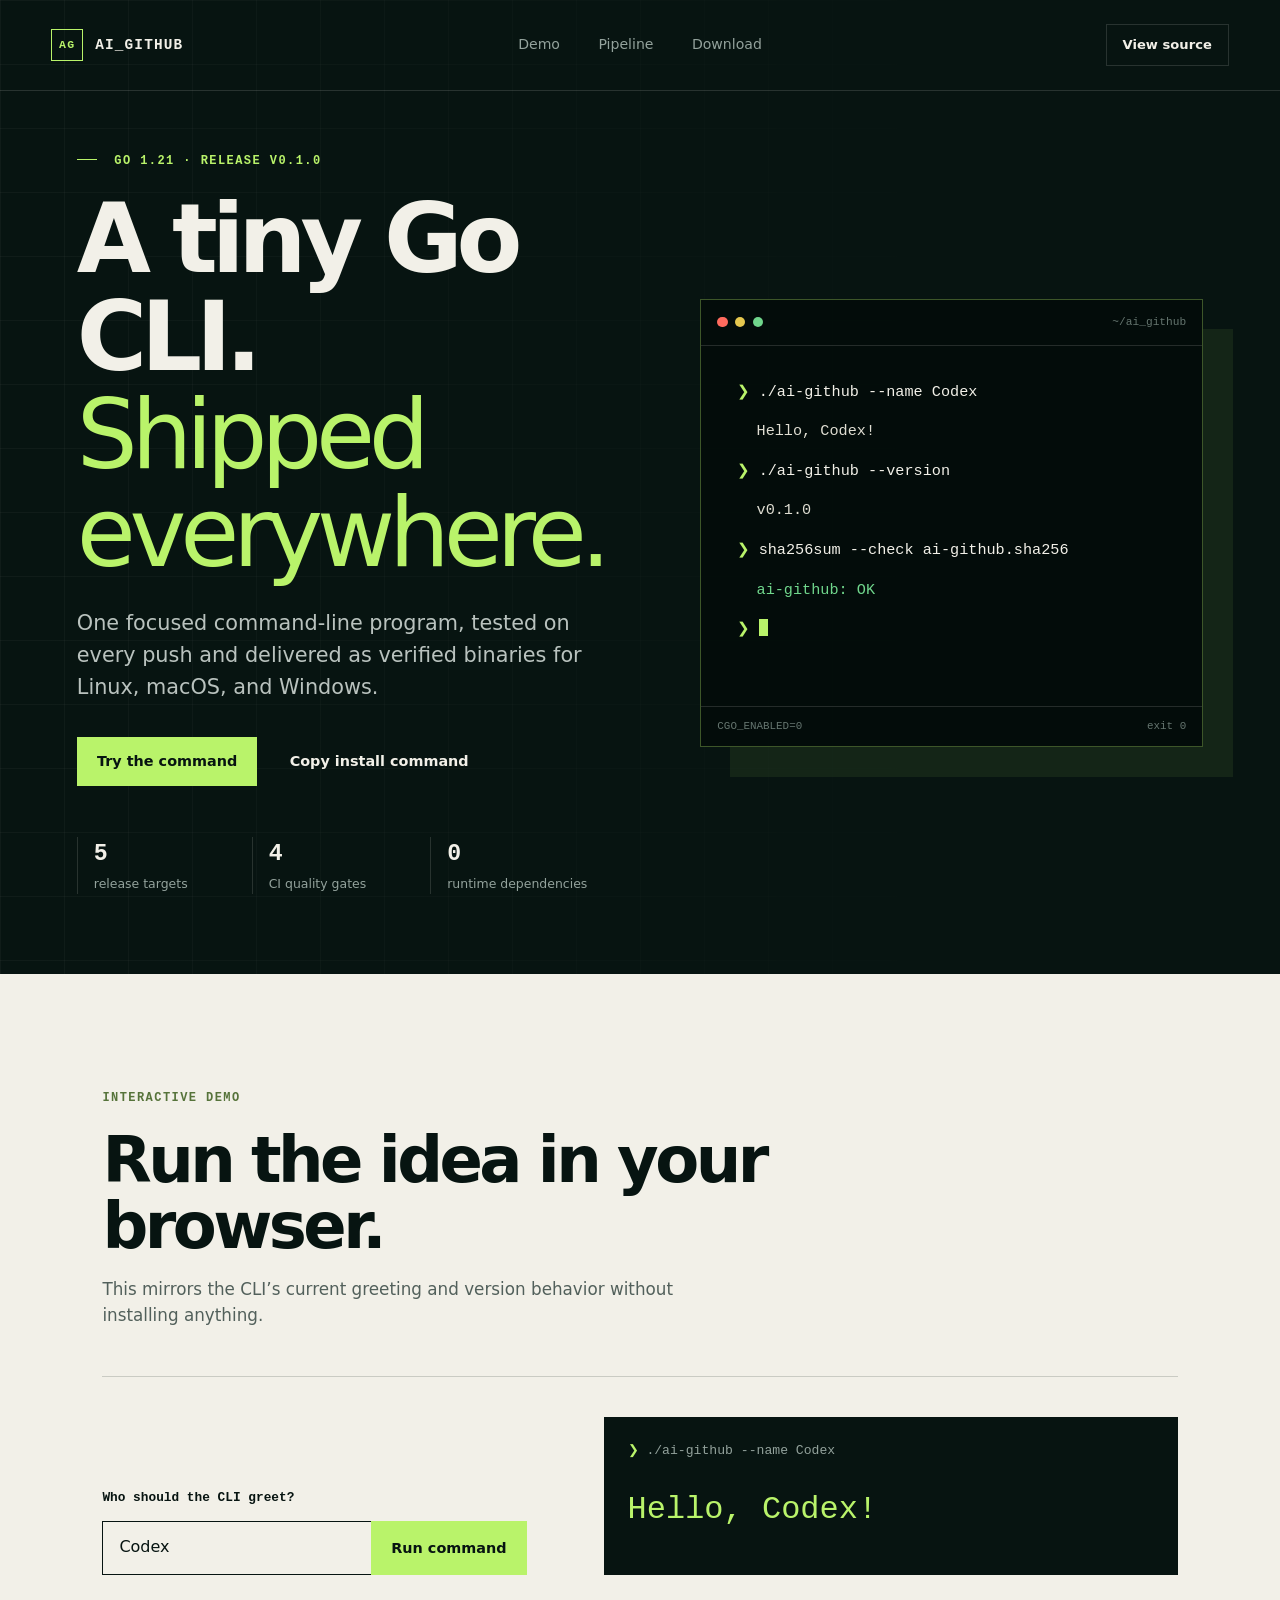
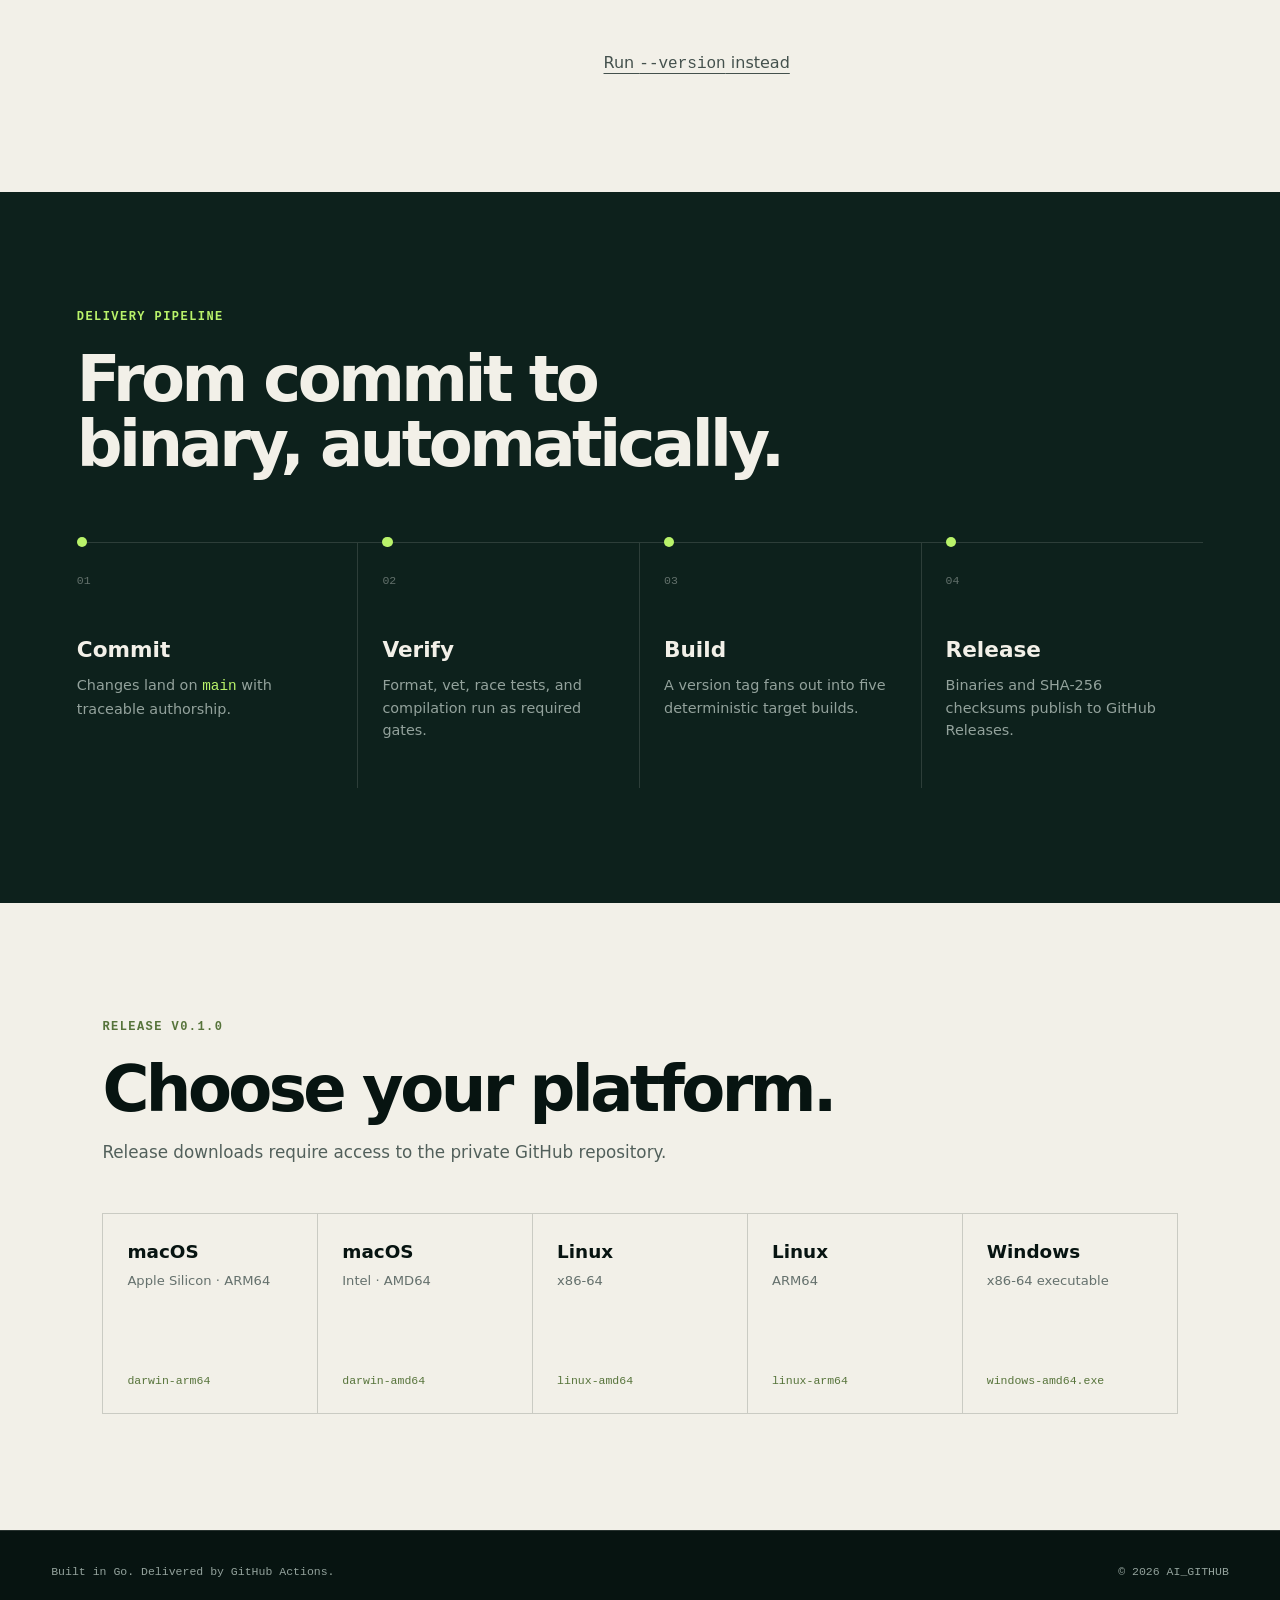
==== web/index.html @ bf528c1f "feat: add GitHub Pages frontend" ====
<!doctype html>
<html lang="en">
  <head>
    <meta charset="UTF-8" />
    <meta name="viewport" content="width=device-width, initial-scale=1" />
    <meta
      name="description"
      content="AI GitHub is a tiny Go CLI with automated testing and cross-platform releases."
    />
    <meta name="theme-color" content="#071411" />
    <title>AI GitHub · Go CLI</title>
    <link rel="icon" href="./favicon.svg" type="image/svg+xml" />
    <link rel="stylesheet" href="./styles.css" />
    <script src="./app.js" defer></script>
  </head>
  <body>
    <a class="skip-link" href="#main">Skip to content</a>

    <header class="site-header">
      <a class="brand" href="#top" aria-label="AI GitHub home">
        <span class="brand-mark" aria-hidden="true">AG</span>
        <span>AI_GITHUB</span>
      </a>
      <nav aria-label="Primary navigation">
        <a href="#demo">Demo</a>
        <a href="#pipeline">Pipeline</a>
        <a href="#download">Download</a>
      </nav>
      <a
        class="button button-small button-outline"
        href="https://github.com/panzhenzhong-cyber/ai_github"
        target="_blank"
        rel="noreferrer"
      >View source</a>
    </header>

    <main id="main">
      <section class="hero" id="top">
        <div class="hero-copy">
          <p class="eyebrow"><span></span> Go 1.21 · Release v0.1.0</p>
          <h1>A tiny Go CLI.<br /><em>Shipped everywhere.</em></h1>
          <p class="hero-lede">
            One focused command-line program, tested on every push and delivered as verified binaries for Linux, macOS, and Windows.
          </p>
          <div class="hero-actions">
            <a class="button button-primary" href="#demo">Try the command</a>
            <button class="button button-quiet" id="copy-install" type="button" data-copy="go install github.com/panzhenzhong-cyber/ai_github/cmd/ai-github@latest">
              Copy install command
            </button>
          </div>
          <dl class="hero-stats" aria-label="Project facts">
            <div><dt>5</dt><dd>release targets</dd></div>
            <div><dt>4</dt><dd>CI quality gates</dd></div>
            <div><dt>0</dt><dd>runtime dependencies</dd></div>
          </dl>
        </div>

        <div class="terminal-shell" aria-label="Terminal preview">
          <div class="terminal-bar">
            <span class="terminal-dot dot-red"></span>
            <span class="terminal-dot dot-yellow"></span>
            <span class="terminal-dot dot-green"></span>
            <span class="terminal-title">~/ai_github</span>
          </div>
          <div class="terminal-body" aria-live="polite">
            <p><span class="prompt">❯</span> ./ai-github --name Codex</p>
            <p class="terminal-output">Hello, Codex!</p>
            <p><span class="prompt">❯</span> ./ai-github --version</p>
            <p class="terminal-output">v0.1.0</p>
            <p><span class="prompt">❯</span> sha256sum --check ai-github.sha256</p>
            <p class="terminal-success">ai-github: OK</p>
            <p class="terminal-cursor"><span class="prompt">❯</span> <span></span></p>
          </div>
          <div class="terminal-meta">
            <span>CGO_ENABLED=0</span>
            <span>exit 0</span>
          </div>
        </div>
      </section>

      <section class="demo-section" id="demo">
        <div class="section-heading">
          <p class="section-kicker">Interactive demo</p>
          <h2>Run the idea in your browser.</h2>
          <p>This mirrors the CLI’s current greeting and version behavior without installing anything.</p>
        </div>

        <div class="demo-panel">
          <form id="greeting-form">
            <label for="name">Who should the CLI greet?</label>
            <div class="input-row">
              <input id="name" name="name" type="text" value="Codex" maxlength="48" autocomplete="off" />
              <button class="button button-primary" type="submit">Run command</button>
            </div>
          </form>
          <div class="demo-output" aria-live="polite">
            <div class="demo-command"><span>❯</span> <code id="demo-command">./ai-github --name Codex</code></div>
            <p id="demo-result">Hello, Codex!</p>
          </div>
          <button class="text-button" id="show-version" type="button">Run <code>--version</code> instead</button>
        </div>
      </section>

      <section class="pipeline-section" id="pipeline">
        <div class="section-heading section-heading-light">
          <p class="section-kicker">Delivery pipeline</p>
          <h2>From commit to binary, automatically.</h2>
        </div>
        <ol class="pipeline" aria-label="Continuous delivery stages">
          <li><span>01</span><h3>Commit</h3><p>Changes land on <code>main</code> with traceable authorship.</p></li>
          <li><span>02</span><h3>Verify</h3><p>Format, vet, race tests, and compilation run as required gates.</p></li>
          <li><span>03</span><h3>Build</h3><p>A version tag fans out into five deterministic target builds.</p></li>
          <li><span>04</span><h3>Release</h3><p>Binaries and SHA-256 checksums publish to GitHub Releases.</p></li>
        </ol>
      </section>

      <section class="download-section" id="download">
        <div class="section-heading">
          <p class="section-kicker">Release v0.1.0</p>
          <h2>Choose your platform.</h2>
          <p>Release downloads require access to the private GitHub repository.</p>
        </div>
        <div class="downloads">
          <a href="https://github.com/panzhenzhong-cyber/ai_github/releases/tag/v0.1.0" target="_blank" rel="noreferrer"><strong>macOS</strong><span>Apple Silicon · ARM64</span><code>darwin-arm64</code></a>
          <a href="https://github.com/panzhenzhong-cyber/ai_github/releases/tag/v0.1.0" target="_blank" rel="noreferrer"><strong>macOS</strong><span>Intel · AMD64</span><code>darwin-amd64</code></a>
          <a href="https://github.com/panzhenzhong-cyber/ai_github/releases/tag/v0.1.0" target="_blank" rel="noreferrer"><strong>Linux</strong><span>x86-64</span><code>linux-amd64</code></a>
          <a href="https://github.com/panzhenzhong-cyber/ai_github/releases/tag/v0.1.0" target="_blank" rel="noreferrer"><strong>Linux</strong><span>ARM64</span><code>linux-arm64</code></a>
          <a href="https://github.com/panzhenzhong-cyber/ai_github/releases/tag/v0.1.0" target="_blank" rel="noreferrer"><strong>Windows</strong><span>x86-64 executable</span><code>windows-amd64.exe</code></a>
        </div>
      </section>
    </main>

    <footer>
      <p>Built in Go. Delivered by GitHub Actions.</p>
      <p>© <span id="year"></span> AI_GITHUB</p>
    </footer>
  </body>
</html>
---- web/styles.css ----
:root {
  color-scheme: dark;
  --ink: #071411;
  --ink-soft: #0d211c;
  --paper: #f2f0e8;
  --paper-deep: #dfddd2;
  --lime: #b9f36a;
  --lime-bright: #d6ff8d;
  --orange: #ff7a45;
  --muted: #93a29c;
  --line-dark: rgba(242, 240, 232, 0.14);
  --line-light: rgba(7, 20, 17, 0.17);
  --sans: Inter, ui-sans-serif, system-ui, -apple-system, BlinkMacSystemFont, "Segoe UI", sans-serif;
  --mono: "SFMono-Regular", Consolas, "Liberation Mono", monospace;
}

* { box-sizing: border-box; }

html { scroll-behavior: smooth; }

body {
  margin: 0;
  background: var(--ink);
  color: var(--paper);
  font-family: var(--sans);
  font-size: 16px;
  line-height: 1.55;
}

a { color: inherit; }
button, input { font: inherit; }
button, a { -webkit-tap-highlight-color: transparent; }

.skip-link {
  position: fixed;
  top: 0.75rem;
  left: 0.75rem;
  z-index: 100;
  padding: 0.6rem 0.85rem;
  background: var(--lime);
  color: var(--ink);
  transform: translateY(-180%);
}
.skip-link:focus { transform: translateY(0); }

.site-header {
  position: absolute;
  z-index: 10;
  top: 0;
  left: 0;
  display: grid;
  grid-template-columns: 1fr auto 1fr;
  align-items: center;
  width: 100%;
  padding: 1.5rem clamp(1.25rem, 4vw, 4rem);
  border-bottom: 1px solid var(--line-dark);
}

.brand {
  display: inline-flex;
  align-items: center;
  gap: 0.75rem;
  width: fit-content;
  color: var(--paper);
  font-family: var(--mono);
  font-size: 0.9rem;
  font-weight: 700;
  letter-spacing: 0.08em;
  text-decoration: none;
}

.brand-mark {
  display: grid;
  width: 2rem;
  height: 2rem;
  place-items: center;
  border: 1px solid var(--lime);
  color: var(--lime);
  font-size: 0.72rem;
}

nav { display: flex; gap: clamp(1.25rem, 3vw, 2.5rem); }
nav a {
  color: var(--muted);
  font-size: 0.88rem;
  text-decoration: none;
  transition: color 160ms ease;
}
nav a:hover, nav a:focus-visible { color: var(--paper); }
.site-header > .button { justify-self: end; }

.button {
  display: inline-flex;
  min-height: 3rem;
  align-items: center;
  justify-content: center;
  border: 1px solid transparent;
  border-radius: 0;
  padding: 0.75rem 1.2rem;
  cursor: pointer;
  font-size: 0.9rem;
  font-weight: 700;
  text-decoration: none;
  transition: background 160ms ease, color 160ms ease, border-color 160ms ease, transform 160ms ease;
}
.button:hover { transform: translateY(-2px); }
.button:focus-visible, input:focus-visible, .text-button:focus-visible, a:focus-visible {
  outline: 3px solid var(--orange);
  outline-offset: 3px;
}
.button-small { min-height: 2.6rem; padding: 0.55rem 1rem; font-size: 0.82rem; }
.button-primary { background: var(--lime); color: var(--ink); }
.button-primary:hover { background: var(--lime-bright); }
.button-outline { border-color: var(--line-dark); color: var(--paper); }
.button-outline:hover { border-color: var(--lime); color: var(--lime); }
.button-quiet { border-color: transparent; background: transparent; color: var(--paper); }
.button-quiet:hover { color: var(--lime); }

.hero {
  position: relative;
  display: grid;
  min-height: 790px;
  grid-template-columns: minmax(0, 1.03fr) minmax(360px, 0.97fr);
  gap: clamp(3rem, 7vw, 8rem);
  align-items: center;
  overflow: hidden;
  padding: 9.5rem clamp(1.25rem, 6vw, 7.5rem) 5rem;
}

.hero::before {
  position: absolute;
  inset: 0;
  background-image: linear-gradient(var(--line-dark) 1px, transparent 1px), linear-gradient(90deg, var(--line-dark) 1px, transparent 1px);
  background-size: 64px 64px;
  content: "";
  mask-image: linear-gradient(to right, black, transparent 78%);
  opacity: 0.28;
  pointer-events: none;
}

.hero-copy, .terminal-shell { position: relative; z-index: 1; }
.eyebrow, .section-kicker {
  margin: 0 0 1.3rem;
  font-family: var(--mono);
  font-size: 0.75rem;
  font-weight: 700;
  letter-spacing: 0.12em;
  text-transform: uppercase;
}
.eyebrow { color: var(--lime); }
.eyebrow span { display: inline-block; width: 1.25rem; height: 1px; margin: 0 0.55rem 0.25rem 0; background: currentColor; }

h1, h2, h3 { margin-top: 0; line-height: 1.02; }
h1 {
  max-width: 800px;
  margin-bottom: 1.5rem;
  font-size: clamp(3.7rem, 7.5vw, 7.6rem);
  font-weight: 720;
  letter-spacing: -0.065em;
}
h1 em { color: var(--lime); font-style: normal; font-weight: 450; }
.hero-lede { max-width: 620px; margin: 0; color: #b9c2be; font-size: clamp(1rem, 1.7vw, 1.3rem); }
.hero-actions { display: flex; flex-wrap: wrap; gap: 0.75rem; margin: 2.1rem 0 3.2rem; }
.hero-stats { display: flex; gap: clamp(2rem, 5vw, 4rem); margin: 0; }
.hero-stats div { border-left: 1px solid var(--line-dark); padding-left: 1rem; }
.hero-stats dt { color: var(--paper); font-family: var(--mono); font-size: 1.45rem; font-weight: 700; }
.hero-stats dd { margin: 0.1rem 0 0; color: var(--muted); font-size: 0.78rem; }

.terminal-shell { border: 1px solid rgba(185, 243, 106, 0.32); background: rgba(3, 12, 10, 0.88); box-shadow: 30px 30px 0 rgba(185, 243, 106, 0.07); }
.terminal-bar { display: flex; align-items: center; gap: 0.45rem; padding: 0.85rem 1rem; border-bottom: 1px solid var(--line-dark); }
.terminal-dot { width: 0.65rem; height: 0.65rem; border-radius: 50%; }
.dot-red { background: #ff6b5e; }.dot-yellow { background: #e6c84f; }.dot-green { background: #70d68c; }
.terminal-title { margin-left: auto; color: #65756f; font-family: var(--mono); font-size: 0.7rem; }
.terminal-body { min-height: 360px; padding: clamp(1.4rem, 3vw, 2.2rem); font-family: var(--mono); font-size: clamp(0.78rem, 1.2vw, 0.95rem); }
.terminal-body p { margin: 0 0 1rem; overflow-wrap: anywhere; }
.prompt { color: var(--lime); }.terminal-output { color: var(--paper-deep); padding-left: 1.25rem; }.terminal-success { color: #70d68c; padding-left: 1.25rem; }
.terminal-cursor span:last-child { display: inline-block; width: 0.6rem; height: 1.05rem; background: var(--lime); vertical-align: -0.16rem; animation: blink 1s steps(2, start) infinite; }
.terminal-meta { display: flex; justify-content: space-between; padding: 0.7rem 1rem; border-top: 1px solid var(--line-dark); color: #65756f; font-family: var(--mono); font-size: 0.68rem; }
@keyframes blink { 50% { opacity: 0; } }

.demo-section, .download-section { background: var(--paper); color: var(--ink); padding: clamp(5rem, 9vw, 9rem) clamp(1.25rem, 8vw, 10rem); }
.section-heading { max-width: 760px; margin-bottom: 3rem; }
.section-kicker { color: #56733a; }
.section-heading h2 { margin-bottom: 1rem; font-size: clamp(2.6rem, 5vw, 5.1rem); letter-spacing: -0.055em; }
.section-heading > p:last-child { max-width: 620px; color: #52605b; font-size: 1.05rem; }

.demo-panel { display: grid; grid-template-columns: 0.85fr 1.15fr; gap: clamp(2rem, 6vw, 6rem); align-items: end; border-top: 1px solid var(--line-light); padding-top: 2.5rem; }
label { display: block; margin-bottom: 0.8rem; font-family: var(--mono); font-size: 0.8rem; font-weight: 700; }
.input-row { display: flex; }
input { min-width: 0; flex: 1; border: 1px solid var(--ink); border-right: 0; border-radius: 0; background: transparent; color: var(--ink); padding: 0.85rem 1rem; }
.demo-output { min-height: 158px; background: var(--ink); color: var(--paper); padding: 1.5rem; font-family: var(--mono); }
.demo-command { color: var(--muted); font-size: 0.82rem; }.demo-command span { color: var(--lime); }
.demo-output p { margin: 1.5rem 0 0; color: var(--lime); font-size: clamp(1.2rem, 2.5vw, 2rem); }
.text-button { grid-column: 2; justify-self: start; border: 0; background: transparent; color: #44514d; cursor: pointer; padding: 0; text-decoration: underline; text-underline-offset: 0.3rem; }

.pipeline-section { padding: clamp(5rem, 9vw, 9rem) clamp(1.25rem, 6vw, 7.5rem); background: var(--ink-soft); }
.section-heading-light .section-kicker { color: var(--lime); }.section-heading-light h2 { color: var(--paper); }
.pipeline { display: grid; grid-template-columns: repeat(4, 1fr); margin: 4rem 0 0; padding: 0; list-style: none; border-top: 1px solid var(--line-dark); }
.pipeline li { position: relative; min-height: 245px; border-right: 1px solid var(--line-dark); padding: 1.5rem 1.5rem 2rem 0; }
.pipeline li:not(:first-child) { padding-left: 1.5rem; }
.pipeline li:last-child { border-right: 0; }
.pipeline li::before { position: absolute; top: -0.35rem; left: 0; width: 0.65rem; height: 0.65rem; border-radius: 50%; background: var(--lime); content: ""; }
.pipeline li:not(:first-child)::before { left: 1.5rem; }
.pipeline span { color: #62706b; font-family: var(--mono); font-size: 0.72rem; }
.pipeline h3 { margin: 3rem 0 0.8rem; font-size: 1.35rem; }.pipeline p { max-width: 260px; margin: 0; color: var(--muted); font-size: 0.9rem; }
.pipeline code { color: var(--lime); font-family: var(--mono); }

.downloads { display: grid; grid-template-columns: repeat(5, 1fr); border-top: 1px solid var(--line-light); border-left: 1px solid var(--line-light); }
.downloads a { display: flex; min-height: 200px; flex-direction: column; border-right: 1px solid var(--line-light); border-bottom: 1px solid var(--line-light); padding: 1.5rem; text-decoration: none; transition: background 160ms ease, color 160ms ease; }
.downloads a:hover { background: var(--ink); color: var(--paper); }
.downloads strong { font-size: 1.15rem; }.downloads span { margin-top: 0.25rem; color: #65716d; font-size: 0.82rem; }.downloads code { margin-top: auto; color: #56733a; font-family: var(--mono); font-size: 0.72rem; overflow-wrap: anywhere; }
.downloads a:hover span { color: var(--muted); }.downloads a:hover code { color: var(--lime); }

footer { display: flex; justify-content: space-between; padding: 2rem clamp(1.25rem, 4vw, 4rem); border-top: 1px solid var(--line-dark); color: var(--muted); font-family: var(--mono); font-size: 0.72rem; }
footer p { margin: 0; }

@media (max-width: 980px) {
  .site-header { grid-template-columns: 1fr auto; }
  nav { display: none; }
  .hero { grid-template-columns: 1fr; padding-top: 9rem; }
  .terminal-shell { width: min(100%, 680px); }
  .demo-panel { grid-template-columns: 1fr; }
  .text-button { grid-column: 1; }
  .pipeline { grid-template-columns: repeat(2, 1fr); }
  .pipeline li:nth-child(2) { border-right: 0; }
  .downloads { grid-template-columns: repeat(2, 1fr); }
}

@media (max-width: 620px) {
  .site-header { padding: 1rem; }
  .site-header > .button { display: none; }
  .hero { min-height: auto; padding: 8rem 1rem 4rem; }
  h1 { font-size: clamp(3.1rem, 15vw, 4.7rem); }
  .hero-stats { gap: 1.2rem; }
  .terminal-body { min-height: 300px; }
  .demo-section, .download-section, .pipeline-section { padding: 4.5rem 1rem; }
  .input-row { flex-direction: column; gap: 0.7rem; }
  input { min-height: 3rem; border-right: 1px solid var(--ink); }
  .pipeline { grid-template-columns: 1fr; }
  .pipeline li, .pipeline li:nth-child(2) { min-height: auto; border-right: 0; padding: 1.5rem 0 2.5rem; }
  .pipeline li:not(:first-child) { padding-left: 0; }
  .pipeline li:not(:first-child)::before { left: 0; }
  .pipeline h3 { margin-top: 2rem; }
  .downloads { grid-template-columns: 1fr; }
  .downloads a { min-height: 150px; }
  footer { flex-direction: column; gap: 0.6rem; }
}

@media (prefers-reduced-motion: reduce) {
  html { scroll-behavior: auto; }
  *, *::before, *::after { animation-duration: 0.01ms !important; animation-iteration-count: 1 !important; transition-duration: 0.01ms !important; }
}
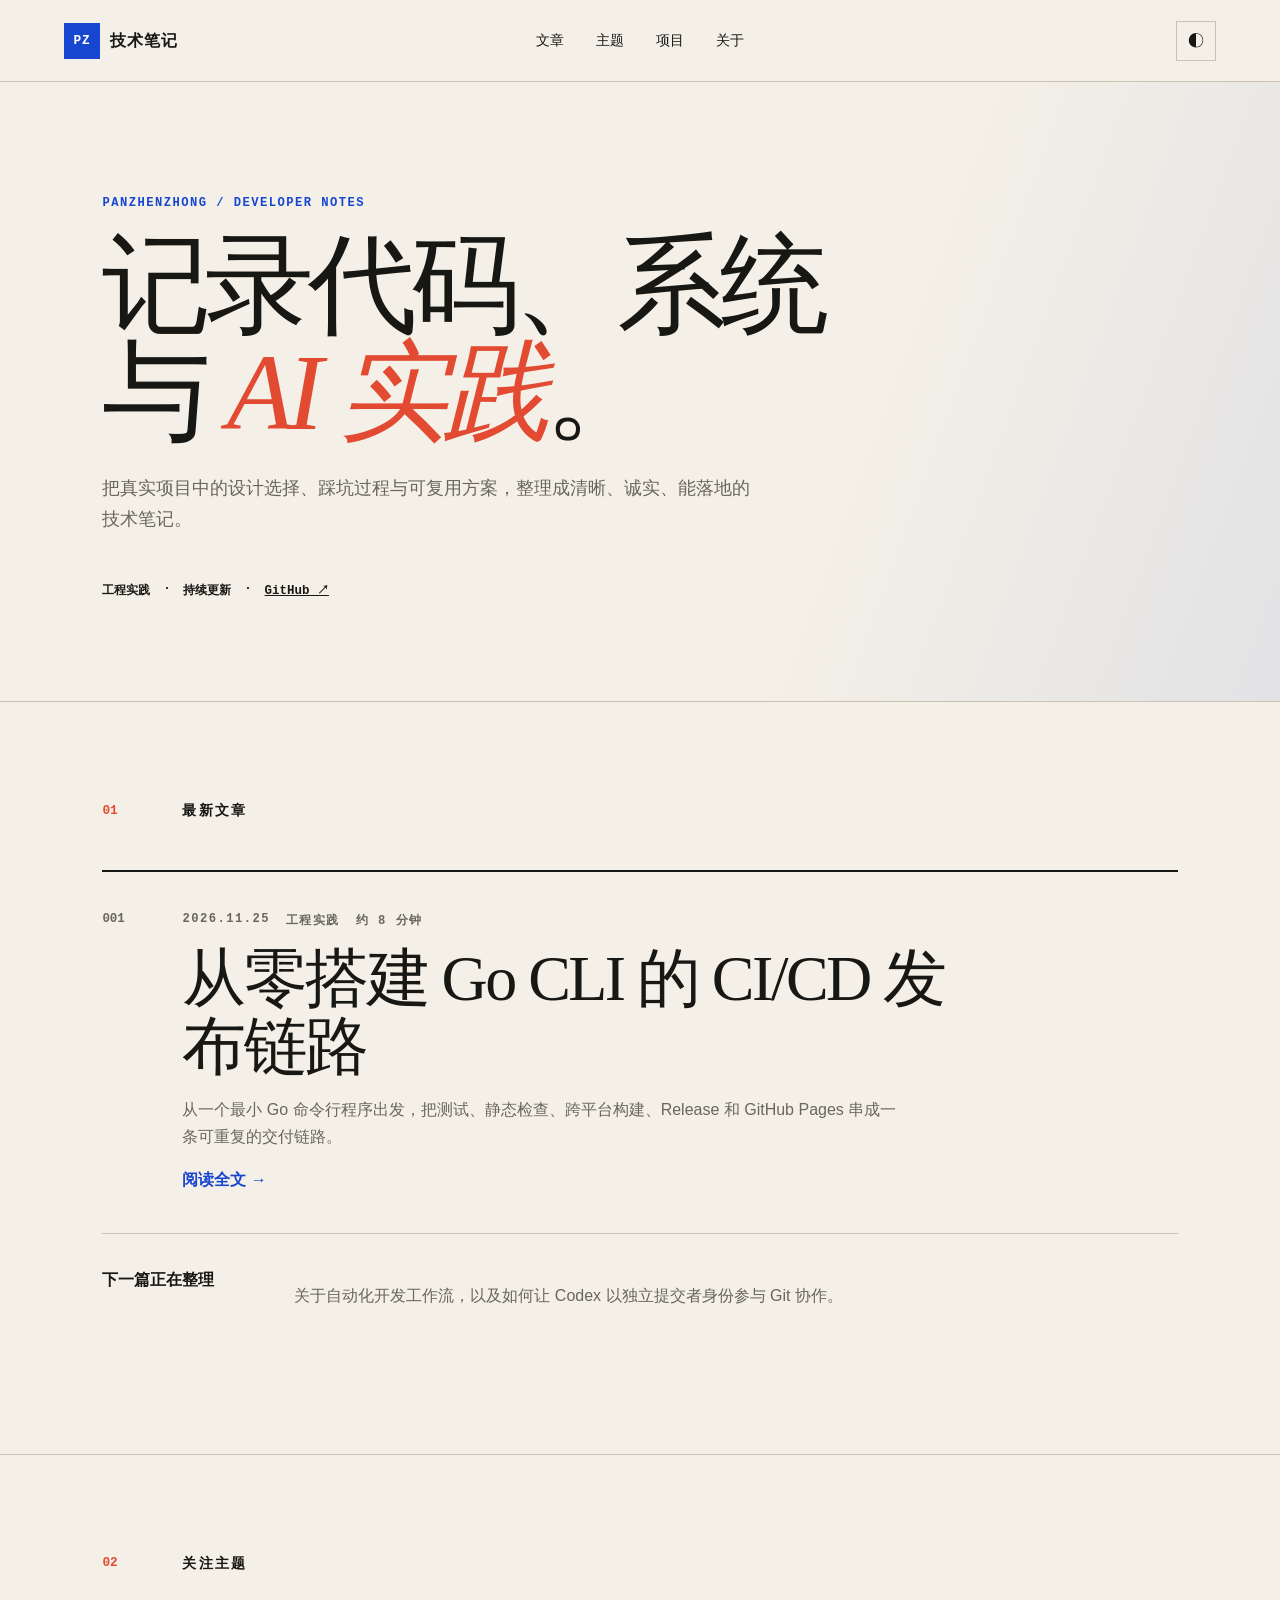
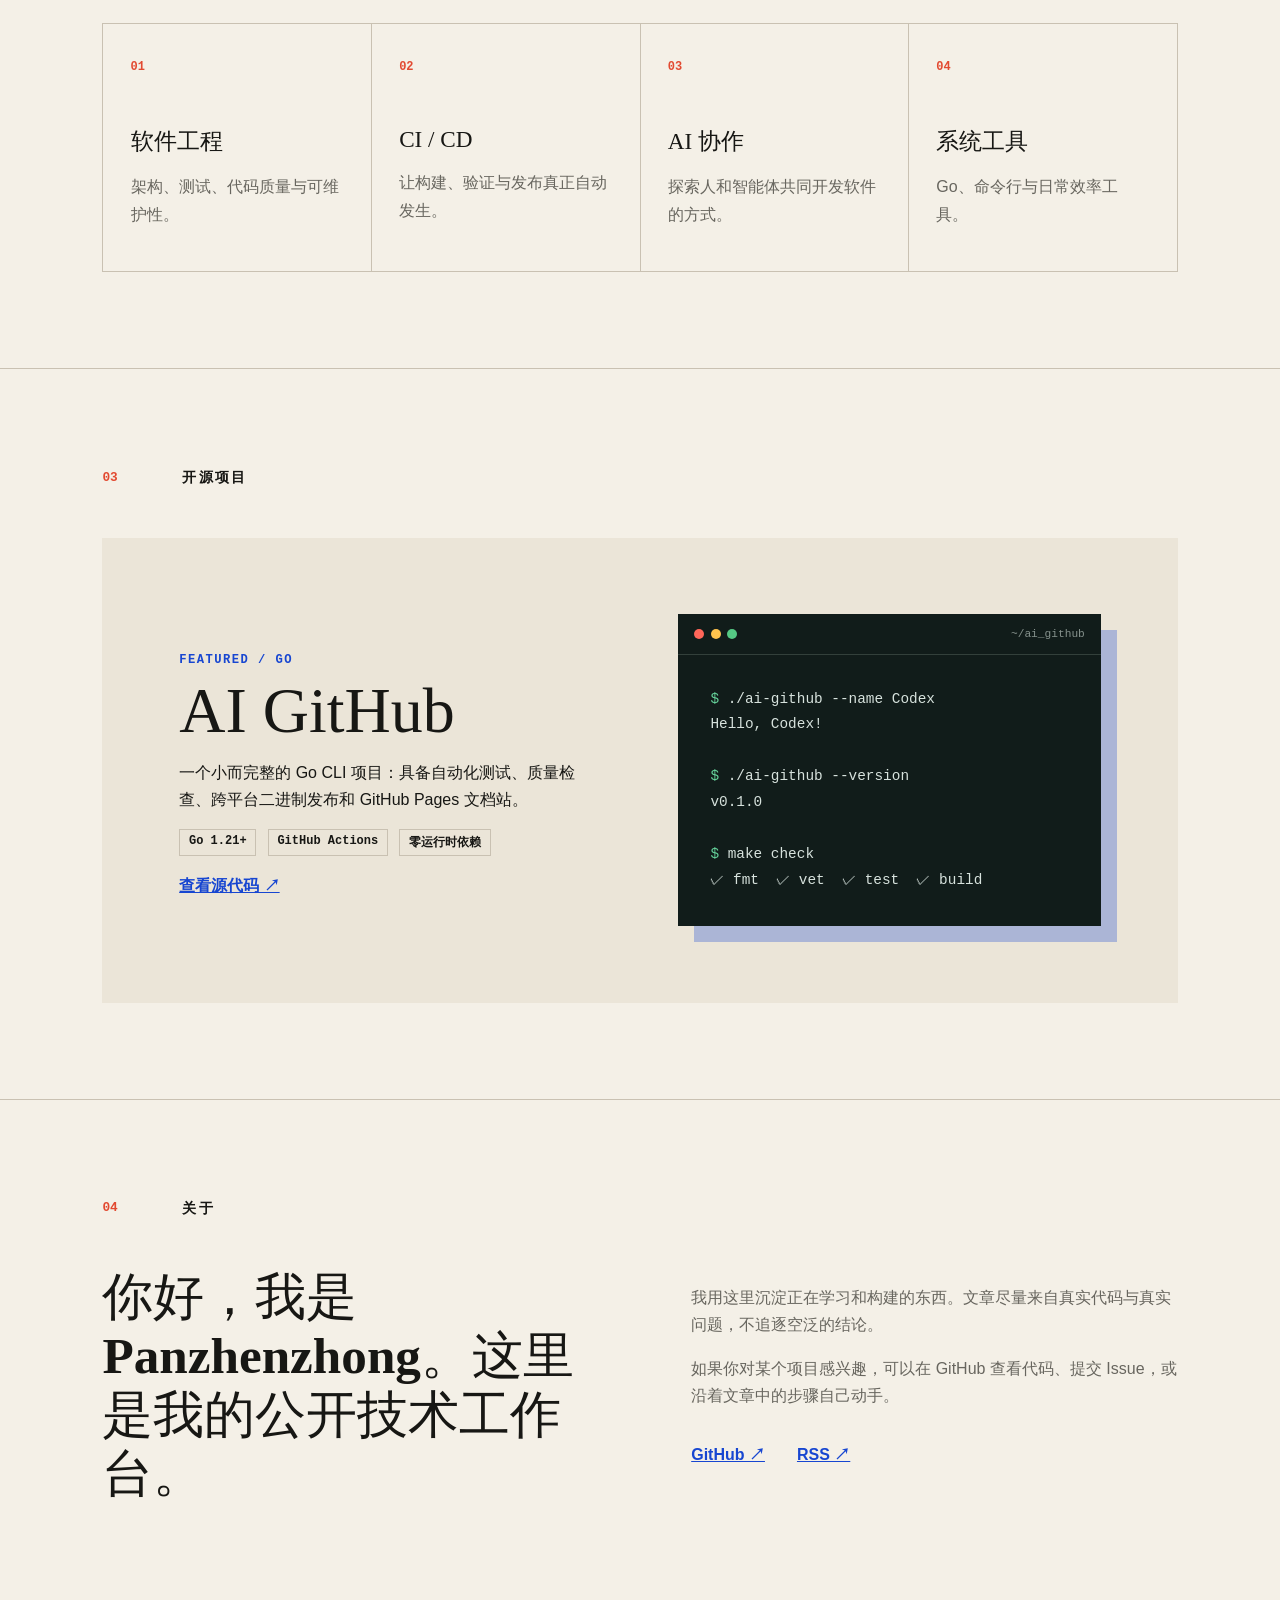
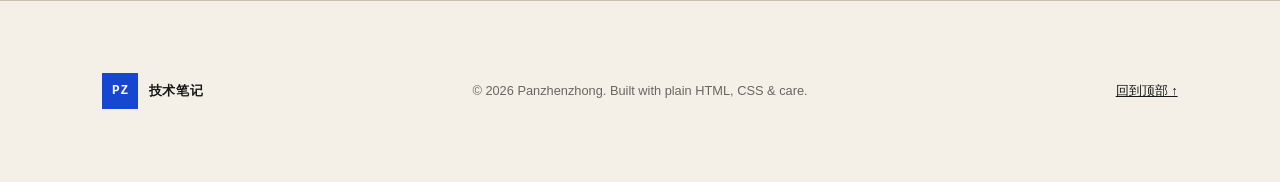
==== commit 4aed36e2: "feat: turn site into personal blog" ====
--- a/web/index.html
+++ b/web/index.html
@@ -1,138 +1,56 @@
 <!doctype html>
-<html lang="en">
-  <head>
-    <meta charset="UTF-8" />
-    <meta name="viewport" content="width=device-width, initial-scale=1" />
-    <meta
-      name="description"
-      content="AI GitHub is a tiny Go CLI with automated testing and cross-platform releases."
-    />
-    <meta name="theme-color" content="#071411" />
-    <title>AI GitHub · Go CLI</title>
-    <link rel="icon" href="./favicon.svg" type="image/svg+xml" />
-    <link rel="stylesheet" href="./styles.css" />
-    <script src="./app.js" defer></script>
-  </head>
-  <body>
-    <a class="skip-link" href="#main">Skip to content</a>
+<html lang="zh-CN">
+<head>
+  <meta charset="UTF-8" />
+  <meta name="viewport" content="width=device-width, initial-scale=1" />
+  <meta name="description" content="Panzhenzhong 的个人技术博客，记录代码、系统与 AI 实践。" />
+  <meta name="theme-color" content="#f4f0e7" />
+  <title>Panzhenzhong · 技术笔记</title>
+  <link rel="icon" href="./favicon.svg" type="image/svg+xml" />
+  <link rel="alternate" type="application/rss+xml" title="Panzhenzhong · 技术笔记" href="./feed.xml" />
+  <link rel="stylesheet" href="./styles.css" />
+  <script src="./app.js" defer></script>
+</head>
+<body>
+  <a class="skip-link" href="#main">跳到正文</a>
+  <header class="site-header">
+    <a class="brand" href="./" aria-label="返回首页"><span class="brand-mark">PZ</span><span>技术笔记</span></a>
+    <button class="nav-toggle" type="button" aria-expanded="false" aria-controls="site-nav">菜单</button>
+    <nav id="site-nav" aria-label="主导航"><a href="#articles">文章</a><a href="#topics">主题</a><a href="#projects">项目</a><a href="#about">关于</a></nav>
+    <button class="theme-toggle" type="button" aria-label="切换深色主题" title="切换主题"><span aria-hidden="true">◐</span></button>
+  </header>
+  <main id="main">
+    <section class="hero" aria-labelledby="hero-title">
+      <p class="eyebrow">Panzhenzhong / Developer Notes</p>
+      <h1 id="hero-title">记录代码、系统<br />与 <em>AI 实践</em>。</h1>
+      <p class="hero-lede">把真实项目中的设计选择、踩坑过程与可复用方案，整理成清晰、诚实、能落地的技术笔记。</p>
+      <div class="hero-meta"><span>工程实践</span><span>·</span><span>持续更新</span><span>·</span><a href="https://github.com/panzhenzhong-cyber">GitHub ↗</a></div>
+    </section>
+    <section class="section articles" id="articles" aria-labelledby="articles-title">
+      <div class="section-label"><span>01</span><h2 id="articles-title">最新文章</h2></div>
+      <a class="featured-article" href="./posts/go-cli-cicd.html"><div class="article-number">001</div><div class="article-copy"><p class="article-meta"><time datetime="2026-11-25">2026.11.25</time><span>工程实践</span><span>约 8 分钟</span></p><h3>从零搭建 Go CLI 的 CI/CD 发布链路</h3><p>从一个最小 Go 命令行程序出发，把测试、静态检查、跨平台构建、Release 和 GitHub Pages 串成一条可重复的交付链路。</p><span class="read-more">阅读全文 <span aria-hidden="true">→</span></span></div></a>
+      <div class="empty-note"><span>下一篇正在整理</span><p>关于自动化开发工作流，以及如何让 Codex 以独立提交者身份参与 Git 协作。</p></div>
+    </section>
+    <section class="section topics" id="topics" aria-labelledby="topics-title">
+      <div class="section-label"><span>02</span><h2 id="topics-title">关注主题</h2></div>
+      <div class="topic-grid"><article><span>01</span><h3>软件工程</h3><p>架构、测试、代码质量与可维护性。</p></article><article><span>02</span><h3>CI / CD</h3><p>让构建、验证与发布真正自动发生。</p></article><article><span>03</span><h3>AI 协作</h3><p>探索人和智能体共同开发软件的方式。</p></article><article><span>04</span><h3>系统工具</h3><p>Go、命令行与日常效率工具。</p></article></div>
+    </section>
+    <section class="section projects" id="projects" aria-labelledby="projects-title">
+      <div class="section-label"><span>03</span><h2 id="projects-title">开源项目</h2></div>
+      <article class="project-card"><div class="project-copy"><p class="project-tag">FEATURED / GO</p><h3>AI GitHub</h3><p>一个小而完整的 Go CLI 项目：具备自动化测试、质量检查、跨平台二进制发布和 GitHub Pages 文档站。</p><ul><li>Go 1.21+</li><li>GitHub Actions</li><li>零运行时依赖</li></ul><a class="text-link" href="https://github.com/panzhenzhong-cyber/ai_github">查看源代码 ↗</a></div><div class="terminal" aria-label="项目命令示例"><div class="terminal-bar"><i></i><i></i><i></i><span>~/ai_github</span></div><pre><span>$</span> ./ai-github --name Codex
+Hello, Codex!
 
-    <header class="site-header">
-      <a class="brand" href="#top" aria-label="AI GitHub home">
-        <span class="brand-mark" aria-hidden="true">AG</span>
-        <span>AI_GITHUB</span>
-      </a>
-      <nav aria-label="Primary navigation">
-        <a href="#demo">Demo</a>
-        <a href="#pipeline">Pipeline</a>
-        <a href="#download">Download</a>
-      </nav>
-      <a
-        class="button button-small button-outline"
-        href="https://github.com/panzhenzhong-cyber/ai_github"
-        target="_blank"
-        rel="noreferrer"
-      >View source</a>
-    </header>
+<span>$</span> ./ai-github --version
+v0.1.0
 
-    <main id="main">
-      <section class="hero" id="top">
-        <div class="hero-copy">
-          <p class="eyebrow"><span></span> Go 1.21 · Release v0.1.0</p>
-          <h1>A tiny Go CLI.<br /><em>Shipped everywhere.</em></h1>
-          <p class="hero-lede">
-            One focused command-line program, tested on every push and delivered as verified binaries for Linux, macOS, and Windows.
-          </p>
-          <div class="hero-actions">
-            <a class="button button-primary" href="#demo">Try the command</a>
-            <button class="button button-quiet" id="copy-install" type="button" data-copy="go install github.com/panzhenzhong-cyber/ai_github/cmd/ai-github@latest">
-              Copy install command
-            </button>
-          </div>
-          <dl class="hero-stats" aria-label="Project facts">
-            <div><dt>5</dt><dd>release targets</dd></div>
-            <div><dt>4</dt><dd>CI quality gates</dd></div>
-            <div><dt>0</dt><dd>runtime dependencies</dd></div>
-          </dl>
-        </div>
-
-        <div class="terminal-shell" aria-label="Terminal preview">
-          <div class="terminal-bar">
-            <span class="terminal-dot dot-red"></span>
-            <span class="terminal-dot dot-yellow"></span>
-            <span class="terminal-dot dot-green"></span>
-            <span class="terminal-title">~/ai_github</span>
-          </div>
-          <div class="terminal-body" aria-live="polite">
-            <p><span class="prompt">❯</span> ./ai-github --name Codex</p>
-            <p class="terminal-output">Hello, Codex!</p>
-            <p><span class="prompt">❯</span> ./ai-github --version</p>
-            <p class="terminal-output">v0.1.0</p>
-            <p><span class="prompt">❯</span> sha256sum --check ai-github.sha256</p>
-            <p class="terminal-success">ai-github: OK</p>
-            <p class="terminal-cursor"><span class="prompt">❯</span> <span></span></p>
-          </div>
-          <div class="terminal-meta">
-            <span>CGO_ENABLED=0</span>
-            <span>exit 0</span>
-          </div>
-        </div>
-      </section>
-
-      <section class="demo-section" id="demo">
-        <div class="section-heading">
-          <p class="section-kicker">Interactive demo</p>
-          <h2>Run the idea in your browser.</h2>
-          <p>This mirrors the CLI’s current greeting and version behavior without installing anything.</p>
-        </div>
-
-        <div class="demo-panel">
-          <form id="greeting-form">
-            <label for="name">Who should the CLI greet?</label>
-            <div class="input-row">
-              <input id="name" name="name" type="text" value="Codex" maxlength="48" autocomplete="off" />
-              <button class="button button-primary" type="submit">Run command</button>
-            </div>
-          </form>
-          <div class="demo-output" aria-live="polite">
-            <div class="demo-command"><span>❯</span> <code id="demo-command">./ai-github --name Codex</code></div>
-            <p id="demo-result">Hello, Codex!</p>
-          </div>
-          <button class="text-button" id="show-version" type="button">Run <code>--version</code> instead</button>
-        </div>
-      </section>
-
-      <section class="pipeline-section" id="pipeline">
-        <div class="section-heading section-heading-light">
-          <p class="section-kicker">Delivery pipeline</p>
-          <h2>From commit to binary, automatically.</h2>
-        </div>
-        <ol class="pipeline" aria-label="Continuous delivery stages">
-          <li><span>01</span><h3>Commit</h3><p>Changes land on <code>main</code> with traceable authorship.</p></li>
-          <li><span>02</span><h3>Verify</h3><p>Format, vet, race tests, and compilation run as required gates.</p></li>
-          <li><span>03</span><h3>Build</h3><p>A version tag fans out into five deterministic target builds.</p></li>
-          <li><span>04</span><h3>Release</h3><p>Binaries and SHA-256 checksums publish to GitHub Releases.</p></li>
-        </ol>
-      </section>
-
-      <section class="download-section" id="download">
-        <div class="section-heading">
-          <p class="section-kicker">Release v0.1.0</p>
-          <h2>Choose your platform.</h2>
-          <p>Release downloads require access to the private GitHub repository.</p>
-        </div>
-        <div class="downloads">
-          <a href="https://github.com/panzhenzhong-cyber/ai_github/releases/tag/v0.1.0" target="_blank" rel="noreferrer"><strong>macOS</strong><span>Apple Silicon · ARM64</span><code>darwin-arm64</code></a>
-          <a href="https://github.com/panzhenzhong-cyber/ai_github/releases/tag/v0.1.0" target="_blank" rel="noreferrer"><strong>macOS</strong><span>Intel · AMD64</span><code>darwin-amd64</code></a>
-          <a href="https://github.com/panzhenzhong-cyber/ai_github/releases/tag/v0.1.0" target="_blank" rel="noreferrer"><strong>Linux</strong><span>x86-64</span><code>linux-amd64</code></a>
-          <a href="https://github.com/panzhenzhong-cyber/ai_github/releases/tag/v0.1.0" target="_blank" rel="noreferrer"><strong>Linux</strong><span>ARM64</span><code>linux-arm64</code></a>
-          <a href="https://github.com/panzhenzhong-cyber/ai_github/releases/tag/v0.1.0" target="_blank" rel="noreferrer"><strong>Windows</strong><span>x86-64 executable</span><code>windows-amd64.exe</code></a>
-        </div>
-      </section>
-    </main>
-
-    <footer>
-      <p>Built in Go. Delivered by GitHub Actions.</p>
-      <p>© <span id="year"></span> AI_GITHUB</p>
-    </footer>
-  </body>
+<span>$</span> make check
+✓ fmt  ✓ vet  ✓ test  ✓ build</pre></div></article>
+    </section>
+    <section class="section about" id="about" aria-labelledby="about-title">
+      <div class="section-label"><span>04</span><h2 id="about-title">关于</h2></div>
+      <div class="about-grid"><p class="about-lede">你好，我是 <strong>Panzhenzhong</strong>。这里是我的公开技术工作台。</p><div><p>我用这里沉淀正在学习和构建的东西。文章尽量来自真实代码与真实问题，不追逐空泛的结论。</p><p>如果你对某个项目感兴趣，可以在 GitHub 查看代码、提交 Issue，或沿着文章中的步骤自己动手。</p><div class="about-links"><a href="https://github.com/panzhenzhong-cyber">GitHub ↗</a><a href="./feed.xml">RSS ↗</a></div></div></div>
+    </section>
+  </main>
+  <footer><a class="brand footer-brand" href="./"><span class="brand-mark">PZ</span><span>技术笔记</span></a><p>© <span id="year">2026</span> Panzhenzhong. Built with plain HTML, CSS &amp; care.</p><a href="#main">回到顶部 ↑</a></footer>
+</body>
 </html>
--- a/web/styles.css
+++ b/web/styles.css
@@ -1,252 +1,57 @@
 :root {
-  color-scheme: dark;
-  --ink: #071411;
-  --ink-soft: #0d211c;
-  --paper: #f2f0e8;
-  --paper-deep: #dfddd2;
-  --lime: #b9f36a;
-  --lime-bright: #d6ff8d;
-  --orange: #ff7a45;
-  --muted: #93a29c;
-  --line-dark: rgba(242, 240, 232, 0.14);
-  --line-light: rgba(7, 20, 17, 0.17);
-  --sans: Inter, ui-sans-serif, system-ui, -apple-system, BlinkMacSystemFont, "Segoe UI", sans-serif;
-  --mono: "SFMono-Regular", Consolas, "Liberation Mono", monospace;
+  color-scheme: light;
+  --paper: #f4f0e7; --surface: #ebe5d8; --ink: #171714; --muted: #68665f;
+  --line: #c9c1b2; --blue: #1746d1; --red: #e24a31; --dark: #111c1a;
+  --serif: Georgia, "Noto Serif SC", "Songti SC", serif;
+  --sans: Inter, "PingFang SC", "Microsoft YaHei", sans-serif;
+  --mono: "SFMono-Regular", Consolas, monospace;
 }
-
+:root[data-theme="dark"] { color-scheme: dark; --paper:#131715; --surface:#1d2320; --ink:#f0ecdf; --muted:#aaa79f; --line:#3a403c; --blue:#7395ff; --red:#ff7159; --dark:#090c0b; }
 * { box-sizing: border-box; }
-
 html { scroll-behavior: smooth; }
-
-body {
-  margin: 0;
-  background: var(--ink);
-  color: var(--paper);
-  font-family: var(--sans);
-  font-size: 16px;
-  line-height: 1.55;
+body { margin:0; background:var(--paper); color:var(--ink); font:16px/1.7 var(--sans); }
+a { color:inherit; } button { color:inherit; font:inherit; }
+.skip-link { position:fixed; left:1rem; top:1rem; z-index:100; padding:.5rem .8rem; background:var(--blue); color:white; transform:translateY(-200%); }
+.skip-link:focus { transform:none; }
+.site-header { height:82px; padding:0 clamp(1.25rem,5vw,5rem); border-bottom:1px solid var(--line); display:grid; grid-template-columns:1fr auto 1fr; align-items:center; }
+.brand { display:inline-flex; align-items:center; gap:.65rem; width:max-content; font-weight:800; letter-spacing:.05em; text-decoration:none; }
+.brand-mark { display:grid; place-items:center; width:36px; height:36px; background:var(--blue); color:white; font:700 .8rem var(--mono); }
+nav { display:flex; gap:2rem; } nav a { font-size:.9rem; text-decoration:none; } nav a:hover { color:var(--blue); }
+.theme-toggle,.nav-toggle { justify-self:end; border:1px solid var(--line); background:transparent; min-width:40px; min-height:40px; cursor:pointer; }
+.nav-toggle { display:none; }
+.hero,.section,footer { padding-left:clamp(1.25rem,8vw,8rem); padding-right:clamp(1.25rem,8vw,8rem); }
+.hero { min-height:620px; display:flex; flex-direction:column; justify-content:center; border-bottom:1px solid var(--line); background:linear-gradient(110deg,transparent 65%,color-mix(in srgb,var(--blue) 8%,transparent)); }
+.eyebrow,.article-meta,.project-tag { color:var(--blue); font:700 .76rem var(--mono); letter-spacing:.12em; text-transform:uppercase; }
+.hero h1 { max-width:1000px; margin:.7rem 0 1.6rem; font:clamp(3.3rem,8.5vw,8rem)/.98 var(--serif); letter-spacing:-.055em; }
+.hero h1 em { color:var(--red); font-weight:400; }
+.hero-lede { max-width:650px; margin:0; color:var(--muted); font-size:1.15rem; }
+.hero-meta { display:flex; flex-wrap:wrap; gap:.8rem; margin-top:3rem; font:700 .78rem var(--mono); }
+.section { padding-top:6rem; padding-bottom:6rem; border-bottom:1px solid var(--line); scroll-margin-top:2rem; }
+.section-label { display:grid; grid-template-columns:80px 1fr; align-items:center; margin-bottom:3rem; }
+.section-label>span { color:var(--red); font:700 .8rem var(--mono); }
+.section-label h2 { margin:0; font-size:.9rem; text-transform:uppercase; letter-spacing:.15em; }
+.featured-article { display:grid; grid-template-columns:80px 1fr; padding:2.5rem 0; border-top:2px solid var(--ink); border-bottom:1px solid var(--line); text-decoration:none; }
+.featured-article:hover h3 { color:var(--blue); }
+.article-number { color:var(--muted); font:700 .78rem var(--mono); }
+.article-meta { display:flex; flex-wrap:wrap; gap:1rem; margin:0; color:var(--muted); }
+.article-copy h3 { max-width:800px; margin:1rem 0; font:clamp(2rem,5vw,4.7rem)/1.05 var(--serif); letter-spacing:-.04em; }
+.article-copy>p:not(.article-meta) { max-width:720px; color:var(--muted); }
+.read-more,.text-link { color:var(--blue); font-weight:800; }
+.empty-note { display:grid; grid-template-columns:160px 1fr; gap:2rem; padding:2rem 0; color:var(--muted); }
+.empty-note span { color:var(--ink); font-weight:700; }
+.topic-grid { display:grid; grid-template-columns:repeat(4,1fr); border-top:1px solid var(--line); border-left:1px solid var(--line); }
+.topic-grid article { min-height:220px; padding:1.7rem; border-right:1px solid var(--line); border-bottom:1px solid var(--line); }
+.topic-grid span { color:var(--red); font:700 .75rem var(--mono); }.topic-grid h3 { margin:3rem 0 .5rem; font:1.45rem var(--serif); }.topic-grid p { color:var(--muted); }
+.project-card { display:grid; grid-template-columns:1fr 1fr; gap:clamp(2rem,6vw,7rem); align-items:center; padding:clamp(2rem,6vw,5rem); background:var(--surface); }
+.project-copy h3 { margin:.3rem 0 1rem; font:clamp(2.5rem,5vw,5rem)/1 var(--serif); }.project-copy>p { max-width:580px; }.project-copy ul { display:flex; flex-wrap:wrap; gap:.7rem; padding:0; list-style:none; }.project-copy li { padding:.25rem .55rem; border:1px solid var(--line); font:700 .75rem var(--mono); }
+.terminal { overflow:hidden; background:var(--dark); color:#d7e2dd; box-shadow:16px 16px 0 color-mix(in srgb,var(--blue) 30%,transparent); }.terminal-bar { display:flex; align-items:center; gap:.4rem; padding:.85rem 1rem; border-bottom:1px solid #33403b; }.terminal-bar i { width:10px; height:10px; border-radius:50%; background:#ff6659; }.terminal-bar i:nth-child(2){background:#ffc34d}.terminal-bar i:nth-child(3){background:#55c984}.terminal-bar span { margin-left:auto; color:#85918c; font:.7rem var(--mono); }.terminal pre { min-height:260px; margin:0; padding:2rem; font:clamp(.73rem,1.3vw,.9rem)/1.8 var(--mono); white-space:pre-wrap; }.terminal pre span { color:#65d19a; }
+.about-grid { display:grid; grid-template-columns:1fr 1fr; gap:clamp(3rem,8vw,9rem); }.about-lede { margin:0; font:clamp(2rem,4vw,3.8rem)/1.15 var(--serif); }.about-grid>div>p { max-width:580px; color:var(--muted); }.about-links { display:flex; gap:2rem; margin-top:2rem; font-weight:800; color:var(--blue); }
+footer { min-height:180px; display:grid; grid-template-columns:1fr auto 1fr; align-items:center; gap:2rem; font-size:.8rem; }.footer-brand { font-size:.8rem; }footer>p { color:var(--muted); }footer>a:last-child { justify-self:end; }
+.post-header,.post-body,.post-footer { width:min(860px,calc(100% - 2.5rem)); margin:auto; }.post-header { padding:6rem 0 4rem; }.post-header h1 { margin:1rem 0; font:clamp(2.8rem,7vw,6rem)/1.03 var(--serif); letter-spacing:-.05em; }.post-summary { color:var(--muted); font-size:1.2rem; }.post-body { padding-bottom:7rem; font-size:1.08rem; }.post-body h2 { margin:4rem 0 1rem; font:2rem var(--serif); }.post-body p,.post-body ul { max-width:720px; }.post-body pre { overflow:auto; padding:1.4rem; background:var(--dark); color:#e3ebe7; font: .88rem/1.7 var(--mono); }.post-body blockquote { margin:2rem 0; padding:1rem 1.5rem; border-left:4px solid var(--red); background:var(--surface); }.post-footer { padding:3rem 0; border-top:1px solid var(--line); }
+.not-found { min-height:75vh; display:grid; place-content:center; text-align:center; }.not-found strong { color:var(--red); font:8rem/1 var(--serif); }.not-found h1 { font:3rem var(--serif); }
+@media (max-width:800px) {
+  .site-header { grid-template-columns:1fr auto auto; gap:.5rem; }.nav-toggle { display:block; }nav { display:none; position:absolute; top:82px; left:0; right:0; z-index:20; padding:1.5rem; flex-direction:column; background:var(--paper); border-bottom:1px solid var(--line); }nav.is-open { display:flex; }
+  .hero { min-height:560px; }.hero h1 { font-size:clamp(3rem,15vw,5.2rem); }.section { padding-top:4rem; padding-bottom:4rem; }.section-label,.featured-article { grid-template-columns:44px 1fr; }.topic-grid { grid-template-columns:1fr 1fr; }.project-card,.about-grid { grid-template-columns:1fr; }.empty-note { grid-template-columns:1fr; gap:.25rem; }footer { padding-top:2.5rem; padding-bottom:2.5rem; grid-template-columns:1fr; }footer>a:last-child { justify-self:start; }
 }
-
-a { color: inherit; }
-button, input { font: inherit; }
-button, a { -webkit-tap-highlight-color: transparent; }
-
-.skip-link {
-  position: fixed;
-  top: 0.75rem;
-  left: 0.75rem;
-  z-index: 100;
-  padding: 0.6rem 0.85rem;
-  background: var(--lime);
-  color: var(--ink);
-  transform: translateY(-180%);
-}
-.skip-link:focus { transform: translateY(0); }
-
-.site-header {
-  position: absolute;
-  z-index: 10;
-  top: 0;
-  left: 0;
-  display: grid;
-  grid-template-columns: 1fr auto 1fr;
-  align-items: center;
-  width: 100%;
-  padding: 1.5rem clamp(1.25rem, 4vw, 4rem);
-  border-bottom: 1px solid var(--line-dark);
-}
-
-.brand {
-  display: inline-flex;
-  align-items: center;
-  gap: 0.75rem;
-  width: fit-content;
-  color: var(--paper);
-  font-family: var(--mono);
-  font-size: 0.9rem;
-  font-weight: 700;
-  letter-spacing: 0.08em;
-  text-decoration: none;
-}
-
-.brand-mark {
-  display: grid;
-  width: 2rem;
-  height: 2rem;
-  place-items: center;
-  border: 1px solid var(--lime);
-  color: var(--lime);
-  font-size: 0.72rem;
-}
-
-nav { display: flex; gap: clamp(1.25rem, 3vw, 2.5rem); }
-nav a {
-  color: var(--muted);
-  font-size: 0.88rem;
-  text-decoration: none;
-  transition: color 160ms ease;
-}
-nav a:hover, nav a:focus-visible { color: var(--paper); }
-.site-header > .button { justify-self: end; }
-
-.button {
-  display: inline-flex;
-  min-height: 3rem;
-  align-items: center;
-  justify-content: center;
-  border: 1px solid transparent;
-  border-radius: 0;
-  padding: 0.75rem 1.2rem;
-  cursor: pointer;
-  font-size: 0.9rem;
-  font-weight: 700;
-  text-decoration: none;
-  transition: background 160ms ease, color 160ms ease, border-color 160ms ease, transform 160ms ease;
-}
-.button:hover { transform: translateY(-2px); }
-.button:focus-visible, input:focus-visible, .text-button:focus-visible, a:focus-visible {
-  outline: 3px solid var(--orange);
-  outline-offset: 3px;
-}
-.button-small { min-height: 2.6rem; padding: 0.55rem 1rem; font-size: 0.82rem; }
-.button-primary { background: var(--lime); color: var(--ink); }
-.button-primary:hover { background: var(--lime-bright); }
-.button-outline { border-color: var(--line-dark); color: var(--paper); }
-.button-outline:hover { border-color: var(--lime); color: var(--lime); }
-.button-quiet { border-color: transparent; background: transparent; color: var(--paper); }
-.button-quiet:hover { color: var(--lime); }
-
-.hero {
-  position: relative;
-  display: grid;
-  min-height: 790px;
-  grid-template-columns: minmax(0, 1.03fr) minmax(360px, 0.97fr);
-  gap: clamp(3rem, 7vw, 8rem);
-  align-items: center;
-  overflow: hidden;
-  padding: 9.5rem clamp(1.25rem, 6vw, 7.5rem) 5rem;
-}
-
-.hero::before {
-  position: absolute;
-  inset: 0;
-  background-image: linear-gradient(var(--line-dark) 1px, transparent 1px), linear-gradient(90deg, var(--line-dark) 1px, transparent 1px);
-  background-size: 64px 64px;
-  content: "";
-  mask-image: linear-gradient(to right, black, transparent 78%);
-  opacity: 0.28;
-  pointer-events: none;
-}
-
-.hero-copy, .terminal-shell { position: relative; z-index: 1; }
-.eyebrow, .section-kicker {
-  margin: 0 0 1.3rem;
-  font-family: var(--mono);
-  font-size: 0.75rem;
-  font-weight: 700;
-  letter-spacing: 0.12em;
-  text-transform: uppercase;
-}
-.eyebrow { color: var(--lime); }
-.eyebrow span { display: inline-block; width: 1.25rem; height: 1px; margin: 0 0.55rem 0.25rem 0; background: currentColor; }
-
-h1, h2, h3 { margin-top: 0; line-height: 1.02; }
-h1 {
-  max-width: 800px;
-  margin-bottom: 1.5rem;
-  font-size: clamp(3.7rem, 7.5vw, 7.6rem);
-  font-weight: 720;
-  letter-spacing: -0.065em;
-}
-h1 em { color: var(--lime); font-style: normal; font-weight: 450; }
-.hero-lede { max-width: 620px; margin: 0; color: #b9c2be; font-size: clamp(1rem, 1.7vw, 1.3rem); }
-.hero-actions { display: flex; flex-wrap: wrap; gap: 0.75rem; margin: 2.1rem 0 3.2rem; }
-.hero-stats { display: flex; gap: clamp(2rem, 5vw, 4rem); margin: 0; }
-.hero-stats div { border-left: 1px solid var(--line-dark); padding-left: 1rem; }
-.hero-stats dt { color: var(--paper); font-family: var(--mono); font-size: 1.45rem; font-weight: 700; }
-.hero-stats dd { margin: 0.1rem 0 0; color: var(--muted); font-size: 0.78rem; }
-
-.terminal-shell { border: 1px solid rgba(185, 243, 106, 0.32); background: rgba(3, 12, 10, 0.88); box-shadow: 30px 30px 0 rgba(185, 243, 106, 0.07); }
-.terminal-bar { display: flex; align-items: center; gap: 0.45rem; padding: 0.85rem 1rem; border-bottom: 1px solid var(--line-dark); }
-.terminal-dot { width: 0.65rem; height: 0.65rem; border-radius: 50%; }
-.dot-red { background: #ff6b5e; }.dot-yellow { background: #e6c84f; }.dot-green { background: #70d68c; }
-.terminal-title { margin-left: auto; color: #65756f; font-family: var(--mono); font-size: 0.7rem; }
-.terminal-body { min-height: 360px; padding: clamp(1.4rem, 3vw, 2.2rem); font-family: var(--mono); font-size: clamp(0.78rem, 1.2vw, 0.95rem); }
-.terminal-body p { margin: 0 0 1rem; overflow-wrap: anywhere; }
-.prompt { color: var(--lime); }.terminal-output { color: var(--paper-deep); padding-left: 1.25rem; }.terminal-success { color: #70d68c; padding-left: 1.25rem; }
-.terminal-cursor span:last-child { display: inline-block; width: 0.6rem; height: 1.05rem; background: var(--lime); vertical-align: -0.16rem; animation: blink 1s steps(2, start) infinite; }
-.terminal-meta { display: flex; justify-content: space-between; padding: 0.7rem 1rem; border-top: 1px solid var(--line-dark); color: #65756f; font-family: var(--mono); font-size: 0.68rem; }
-@keyframes blink { 50% { opacity: 0; } }
-
-.demo-section, .download-section { background: var(--paper); color: var(--ink); padding: clamp(5rem, 9vw, 9rem) clamp(1.25rem, 8vw, 10rem); }
-.section-heading { max-width: 760px; margin-bottom: 3rem; }
-.section-kicker { color: #56733a; }
-.section-heading h2 { margin-bottom: 1rem; font-size: clamp(2.6rem, 5vw, 5.1rem); letter-spacing: -0.055em; }
-.section-heading > p:last-child { max-width: 620px; color: #52605b; font-size: 1.05rem; }
-
-.demo-panel { display: grid; grid-template-columns: 0.85fr 1.15fr; gap: clamp(2rem, 6vw, 6rem); align-items: end; border-top: 1px solid var(--line-light); padding-top: 2.5rem; }
-label { display: block; margin-bottom: 0.8rem; font-family: var(--mono); font-size: 0.8rem; font-weight: 700; }
-.input-row { display: flex; }
-input { min-width: 0; flex: 1; border: 1px solid var(--ink); border-right: 0; border-radius: 0; background: transparent; color: var(--ink); padding: 0.85rem 1rem; }
-.demo-output { min-height: 158px; background: var(--ink); color: var(--paper); padding: 1.5rem; font-family: var(--mono); }
-.demo-command { color: var(--muted); font-size: 0.82rem; }.demo-command span { color: var(--lime); }
-.demo-output p { margin: 1.5rem 0 0; color: var(--lime); font-size: clamp(1.2rem, 2.5vw, 2rem); }
-.text-button { grid-column: 2; justify-self: start; border: 0; background: transparent; color: #44514d; cursor: pointer; padding: 0; text-decoration: underline; text-underline-offset: 0.3rem; }
-
-.pipeline-section { padding: clamp(5rem, 9vw, 9rem) clamp(1.25rem, 6vw, 7.5rem); background: var(--ink-soft); }
-.section-heading-light .section-kicker { color: var(--lime); }.section-heading-light h2 { color: var(--paper); }
-.pipeline { display: grid; grid-template-columns: repeat(4, 1fr); margin: 4rem 0 0; padding: 0; list-style: none; border-top: 1px solid var(--line-dark); }
-.pipeline li { position: relative; min-height: 245px; border-right: 1px solid var(--line-dark); padding: 1.5rem 1.5rem 2rem 0; }
-.pipeline li:not(:first-child) { padding-left: 1.5rem; }
-.pipeline li:last-child { border-right: 0; }
-.pipeline li::before { position: absolute; top: -0.35rem; left: 0; width: 0.65rem; height: 0.65rem; border-radius: 50%; background: var(--lime); content: ""; }
-.pipeline li:not(:first-child)::before { left: 1.5rem; }
-.pipeline span { color: #62706b; font-family: var(--mono); font-size: 0.72rem; }
-.pipeline h3 { margin: 3rem 0 0.8rem; font-size: 1.35rem; }.pipeline p { max-width: 260px; margin: 0; color: var(--muted); font-size: 0.9rem; }
-.pipeline code { color: var(--lime); font-family: var(--mono); }
-
-.downloads { display: grid; grid-template-columns: repeat(5, 1fr); border-top: 1px solid var(--line-light); border-left: 1px solid var(--line-light); }
-.downloads a { display: flex; min-height: 200px; flex-direction: column; border-right: 1px solid var(--line-light); border-bottom: 1px solid var(--line-light); padding: 1.5rem; text-decoration: none; transition: background 160ms ease, color 160ms ease; }
-.downloads a:hover { background: var(--ink); color: var(--paper); }
-.downloads strong { font-size: 1.15rem; }.downloads span { margin-top: 0.25rem; color: #65716d; font-size: 0.82rem; }.downloads code { margin-top: auto; color: #56733a; font-family: var(--mono); font-size: 0.72rem; overflow-wrap: anywhere; }
-.downloads a:hover span { color: var(--muted); }.downloads a:hover code { color: var(--lime); }
-
-footer { display: flex; justify-content: space-between; padding: 2rem clamp(1.25rem, 4vw, 4rem); border-top: 1px solid var(--line-dark); color: var(--muted); font-family: var(--mono); font-size: 0.72rem; }
-footer p { margin: 0; }
-
-@media (max-width: 980px) {
-  .site-header { grid-template-columns: 1fr auto; }
-  nav { display: none; }
-  .hero { grid-template-columns: 1fr; padding-top: 9rem; }
-  .terminal-shell { width: min(100%, 680px); }
-  .demo-panel { grid-template-columns: 1fr; }
-  .text-button { grid-column: 1; }
-  .pipeline { grid-template-columns: repeat(2, 1fr); }
-  .pipeline li:nth-child(2) { border-right: 0; }
-  .downloads { grid-template-columns: repeat(2, 1fr); }
-}
-
-@media (max-width: 620px) {
-  .site-header { padding: 1rem; }
-  .site-header > .button { display: none; }
-  .hero { min-height: auto; padding: 8rem 1rem 4rem; }
-  h1 { font-size: clamp(3.1rem, 15vw, 4.7rem); }
-  .hero-stats { gap: 1.2rem; }
-  .terminal-body { min-height: 300px; }
-  .demo-section, .download-section, .pipeline-section { padding: 4.5rem 1rem; }
-  .input-row { flex-direction: column; gap: 0.7rem; }
-  input { min-height: 3rem; border-right: 1px solid var(--ink); }
-  .pipeline { grid-template-columns: 1fr; }
-  .pipeline li, .pipeline li:nth-child(2) { min-height: auto; border-right: 0; padding: 1.5rem 0 2.5rem; }
-  .pipeline li:not(:first-child) { padding-left: 0; }
-  .pipeline li:not(:first-child)::before { left: 0; }
-  .pipeline h3 { margin-top: 2rem; }
-  .downloads { grid-template-columns: 1fr; }
-  .downloads a { min-height: 150px; }
-  footer { flex-direction: column; gap: 0.6rem; }
-}
-
-@media (prefers-reduced-motion: reduce) {
-  html { scroll-behavior: auto; }
-  *, *::before, *::after { animation-duration: 0.01ms !important; animation-iteration-count: 1 !important; transition-duration: 0.01ms !important; }
-}
+@media (max-width:480px) { .topic-grid { grid-template-columns:1fr; }.article-copy h3 { font-size:2.2rem; }.project-card { margin-left:-1.25rem; margin-right:-1.25rem; }.terminal pre { padding:1.25rem; } }
+@media (prefers-reduced-motion:reduce) { html { scroll-behavior:auto; } }
